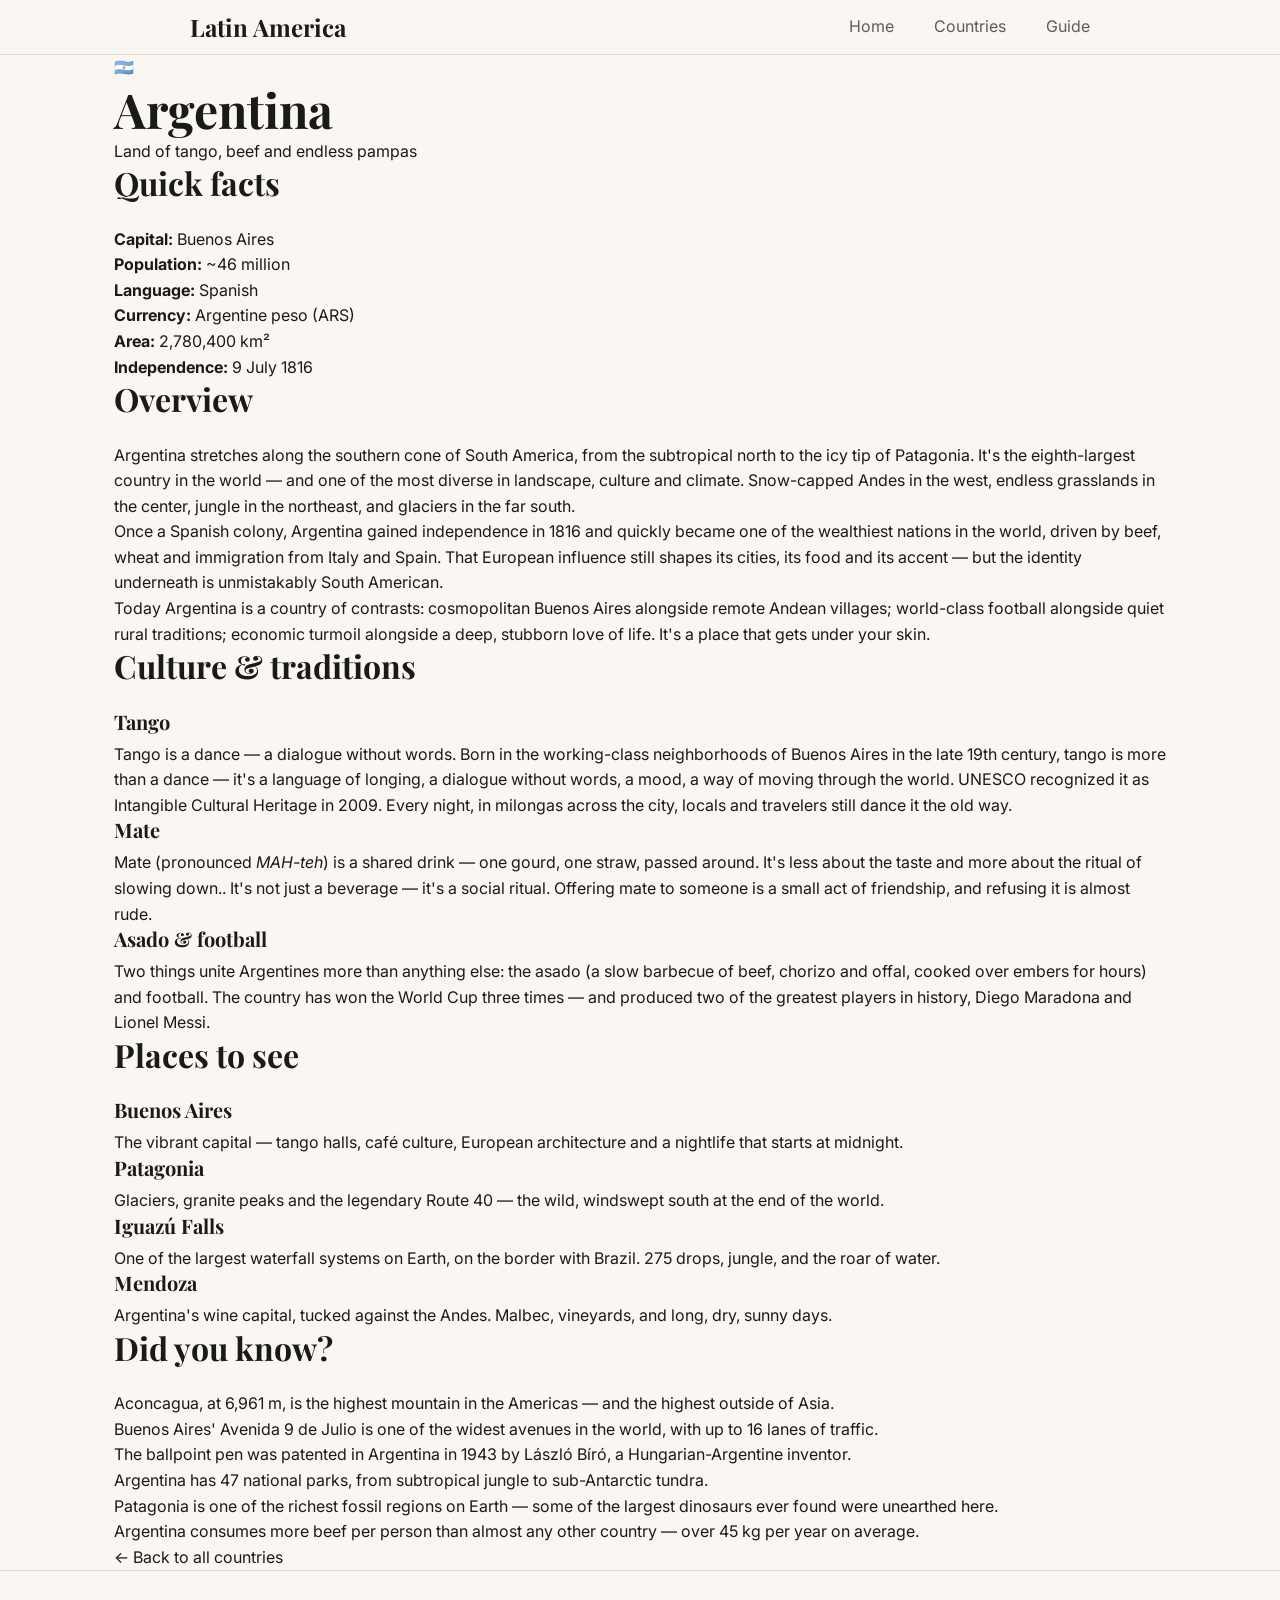
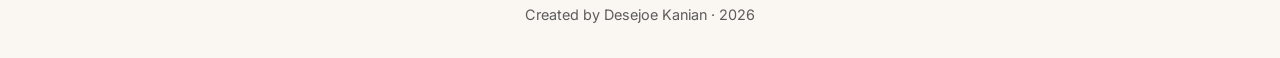
==== countries/argentina.html @ 91b5364c "feat: add Argentina country page structure" ====
<!DOCTYPE html>
<html lang="en">
<head>
  <meta charset="UTF-8">
  <meta name="viewport" content="width=device-width, initial-scale=1.0">
  <title>Argentina — Latin America Explorer</title>
  <link rel="preconnect" href="https://fonts.googleapis.com">
  <link rel="preconnect" href="https://fonts.gstatic.com" crossorigin>
  <link href="https://fonts.googleapis.com/css2?family=Inter:wght@400;500&family=Playfair+Display:wght@600;700&display=swap" rel="stylesheet">
  <link rel="stylesheet" href="../css/style.css">
</head>
<body>

  <!-- ===== HEADER ===== -->
  <header class="site-header">
    <div class="container">
      <nav class="main-nav">
        <a href="../index.html" class="logo">Latin America</a>
        <ul class="nav-links">
          <li><a href="../index.html">Home</a></li>
          <li><a href="../index.html#countries">Countries</a></li>
          <li><a href="../index.html#about">Guide</a></li>
        </ul>
      </nav>
    </div>
  </header>

  <main>

    <!-- ===== HERO ===== -->
    <section class="country-hero">
      <div class="container">
        <p class="country-hero__flag">🇦🇷</p>
        <h1>Argentina</h1>
        <p class="country-hero__tagline">Land of tango, beef and endless pampas</p>
      </div>
    </section>

    <!-- ===== QUICK FACTS ===== -->
    <section class="facts">
      <div class="container">
        <h2>Quick facts</h2>
        <ul class="facts-list">
          <li><strong>Capital:</strong> Buenos Aires</li>
          <li><strong>Population:</strong> ~46 million</li>
          <li><strong>Language:</strong> Spanish</li>
          <li><strong>Currency:</strong> Argentine peso (ARS)</li>
          <li><strong>Area:</strong> 2,780,400 km²</li>
          <li><strong>Independence:</strong> 9 July 1816</li>
        </ul>
      </div>
    </section>

    <!-- ===== OVERVIEW ===== -->
    <section class="country-about">
      <div class="container">
        <h2>Overview</h2>
        <p>
          Argentina stretches along the southern cone of South America, from the
          subtropical north to the icy tip of Patagonia. It's the eighth-largest
          country in the world — and one of the most diverse in landscape, culture
          and climate. Snow-capped Andes in the west, endless grasslands in the
          center, jungle in the northeast, and glaciers in the far south.
        </p>
        <p>
          Once a Spanish colony, Argentina gained independence in 1816 and quickly
          became one of the wealthiest nations in the world, driven by beef, wheat
          and immigration from Italy and Spain. That European influence still
          shapes its cities, its food and its accent — but the identity underneath
          is unmistakably South American.
        </p>
        <p>
          Today Argentina is a country of contrasts: cosmopolitan Buenos Aires
          alongside remote Andean villages; world-class football alongside quiet
          rural traditions; economic turmoil alongside a deep, stubborn love of
          life. It's a place that gets under your skin.
        </p>
      </div>
    </section>

    <!-- ===== CULTURE ===== -->
    <section class="culture">
      <div class="container">
        <h2>Culture &amp; traditions</h2>

        <h3>Tango</h3>
        <p>
          Tango is a dance — a dialogue without words. 
          Born in the working-class neighborhoods of Buenos Aires in the late 19th
          century, tango is more than a dance — it's a language of longing, a dialogue without words, a
          mood, a way of moving through the world. UNESCO recognized it as
          Intangible Cultural Heritage in 2009. Every night, in milongas across
          the city, locals and travelers still dance it the old way.
        </p>

        <h3>Mate</h3>
        <p>
          Mate (pronounced <em>MAH-teh</em>) is a shared drink — one gourd, one straw, 
          passed around. It's less about the taste and more about the ritual of slowing down..
          It's not just a beverage — it's a social ritual. Offering mate to
          someone is a small act of friendship, and refusing it is almost rude.
        </p>

        <h3>Asado &amp; football</h3>
        <p>
          Two things unite Argentines more than anything else: the asado (a slow
          barbecue of beef, chorizo and offal, cooked over embers for hours) and
          football. The country has won the World Cup three times — and produced
          two of the greatest players in history, Diego Maradona and Lionel Messi.
        </p>
      </div>
    </section>

    <!-- ===== PLACES ===== -->
    <section class="places">
      <div class="container">
        <h2>Places to see</h2>
        <ul class="places-grid">
          <li>
            <article>
              <h3>Buenos Aires</h3>
              <p>
                The vibrant capital — tango halls, café culture, European
                architecture and a nightlife that starts at midnight.
              </p>
            </article>
          </li>
          <li>
            <article>
              <h3>Patagonia</h3>
              <p>
                Glaciers, granite peaks and the legendary Route 40 — the wild,
                windswept south at the end of the world.
              </p>
            </article>
          </li>
          <li>
            <article>
              <h3>Iguazú Falls</h3>
              <p>
                One of the largest waterfall systems on Earth, on the border
                with Brazil. 275 drops, jungle, and the roar of water.
              </p>
            </article>
          </li>
          <li>
            <article>
              <h3>Mendoza</h3>
              <p>
                Argentina's wine capital, tucked against the Andes. Malbec,
                vineyards, and long, dry, sunny days.
              </p>
            </article>
          </li>
        </ul>
      </div>
    </section>

    <!-- ===== FUN FACTS ===== -->
    <section class="fun-facts">
      <div class="container">
        <h2>Did you know?</h2>
        <ul class="facts-interesting">
          <li>
            Aconcagua, at 6,961 m, is the highest mountain in the Americas —
            and the highest outside of Asia.
          </li>
          <li>
            Buenos Aires' Avenida 9 de Julio is one of the widest avenues in
            the world, with up to 16 lanes of traffic.
          </li>
          <li>
            The ballpoint pen was patented in Argentina in 1943 by László Bíró,
            a Hungarian-Argentine inventor.
          </li>
          <li>
            Argentina has 47 national parks, from subtropical jungle to
            sub-Antarctic tundra.
          </li>
          <li>
            Patagonia is one of the richest fossil regions on Earth — some of
            the largest dinosaurs ever found were unearthed here.
          </li>
          <li>
            Argentina consumes more beef per person than almost any other
            country — over 45 kg per year on average.
          </li>
        </ul>
      </div>
    </section>

    <!-- ===== BACK LINK ===== -->
    <div class="container">
      <a href="../index.html" class="back-link">← Back to all countries</a>
    </div>

  </main>

  <!-- ===== FOOTER ===== -->
  <footer class="site-footer">
    <div class="container">
      <p> Created by Desejoe Kanian · 2026</p>
    </div>
  </footer>

</body>
</html>
---- css/style.css ----
/* ===== RESET ===== */
* {
  margin: 0;
  padding: 0;
  box-sizing: border-box;
}

img {
  max-width: 100%;
  display: block;
}

a {
  text-decoration: none;
  color: inherit;
}

ul {
  list-style: none;
}

/* ===== VARIABLES ===== */
:root {
  --color-bg: #faf7f2;         /* warm off-white */
  --color-text: #1a1a1a;       /* almost black */
  --color-accent: #c1440e;     /* terracotta */
  --color-muted: #5c5c5c;      /* gray for secondary text */
  --color-border: #e0dcd5;     /* subtle borders */

  --font-heading: 'Playfair Display', serif;
  --font-body: 'Inter', sans-serif;

  --container: 1100px;
  --radius: 10px;
  --gap: 1.5rem;
}

/* ===== BASE ===== */
body {
  font-family: var(--font-body);
  font-size: 16px;
  line-height: 1.6;
  color: var(--color-text);
  background-color: var(--color-bg);
}

h1, h2, h3 {
  font-family: var(--font-heading);
  line-height: 1.2;
}

h1 { font-size: 3rem; }
h2 { font-size: 2rem; margin-bottom: 1.5rem; }
h3 { font-size: 1.25rem; margin-bottom: 0.5rem; }

/* ===== LAYOUT ===== */

.container {
  max-width: var(--container);
  margin: 0 auto;
  padding: 0 1.5rem;
}

/* ===== HEADER ===== */

.site-header {
  padding: 0.5rem 0.7rem;
  border-bottom: 1px solid var(--color-border);
}

.main-nav {
  display: flex;
  gap: 1rem;
  justify-content: space-between;
  align-items: center;
  max-width: 900px;  
  margin: 0 auto;
}

.logo {
  font-family: var(--font-heading);
  font-size: 1.5rem;
  font-weight: 700;
}

.nav-links{
  display: flex;
  gap: 2.5rem;
}

.nav-links li {
  font-size: 1rem;
  color: var(--color-muted);
  transition: all 0.2s ease;
}

.nav-links li:hover {
  color: var(--color-text);
}

/* ===== HERO ===== */
.hero {
  padding: 5rem 0;
  text-align: center;
}

.hero h1 {
  font-size: 3.5rem;
  margin-bottom: 1rem;
}

.hero p {
  font-size: 1.25rem;
  color: var(--color-muted);
  max-width: 600px;
  margin: 0 auto 2rem;
}

.hero-cta {
  display: inline-block;
  padding: 0.9rem 2rem;
  background-color: var(--color-accent);
  color: #fff;
  border-radius: var(--radius);
  font-weight: 500;
  transition: transform 0.2s ease, background-color 0.2s ease;
}

.hero-cta:hover {
  transform: translateY(-2px);
  background-color: #a83a0c;  /* slightly darker */
}

/* ===== ABOUT ===== */
.about {
  padding: 3rem 0;
  background-color: #fff;
}

.about p {
  max-width: 700px;
  margin-bottom: 1rem;
  color: var(--color-muted);
}

.about-list {
  list-style: none;      
  margin-top: 1rem;
}

.about-list li {
  position: relative;
  padding-left: 1.5rem;
  margin-bottom: 0.75rem;
  color: var(--color-muted);
}

.about-list li::before {
  content: "→";
  position: absolute;
  left: 0;
  color: var(--color-accent);
}

/* ===== COUNTRIES ===== */
.countries {
  padding: 5rem 0;
}

.countries-grid {
  display: grid;
  grid-template-columns: repeat(2, 1fr);
  gap: var(--gap);
}

.countries-grid article {
  background: #fff;
  padding: 2rem;
  border: 1px solid var(--color-border);
  border-radius: var(--radius);
  transition: transform 0.2s ease, box-shadow 0.2s ease;
}

.countries-grid article:hover {
  transform: translateY(-4px);
  box-shadow: 0 10px 25px rgba(0, 0, 0, 0.25);
}

.countries-grid h3 {
  color: var(--color-accent);
}

.countries-grid p {
  color: var(--color-muted);
  margin-bottom: 1rem;
}

.countries-grid a {
  color: var(--color-accent);
  font-weight: 500;
}

.countries-grid a:hover {
  text-decoration: underline;
}

/* ===== FOOTER ===== */
.site-footer {
  padding: 2rem 0;
  border-top: 1px solid var(--color-border);
  text-align: center;
  font-size: 0.9rem;
  color: var(--color-muted);
}

/* ===== RESPONSIVE ===== */
@media (max-width: 768px) {
  h1 { font-size: 2.25rem; }
  .hero h1 { font-size: 2.5rem; }
  .hero p { font-size: 1.1rem; }
  h2 { font-size: 1.6rem; }

  .main-nav {
    flex-direction: column;
    gap: 1rem;
  }

  .main-nav ul {
    gap: 1.25rem;
  }

  .countries-grid {
    grid-template-columns: 1fr;
  }
}
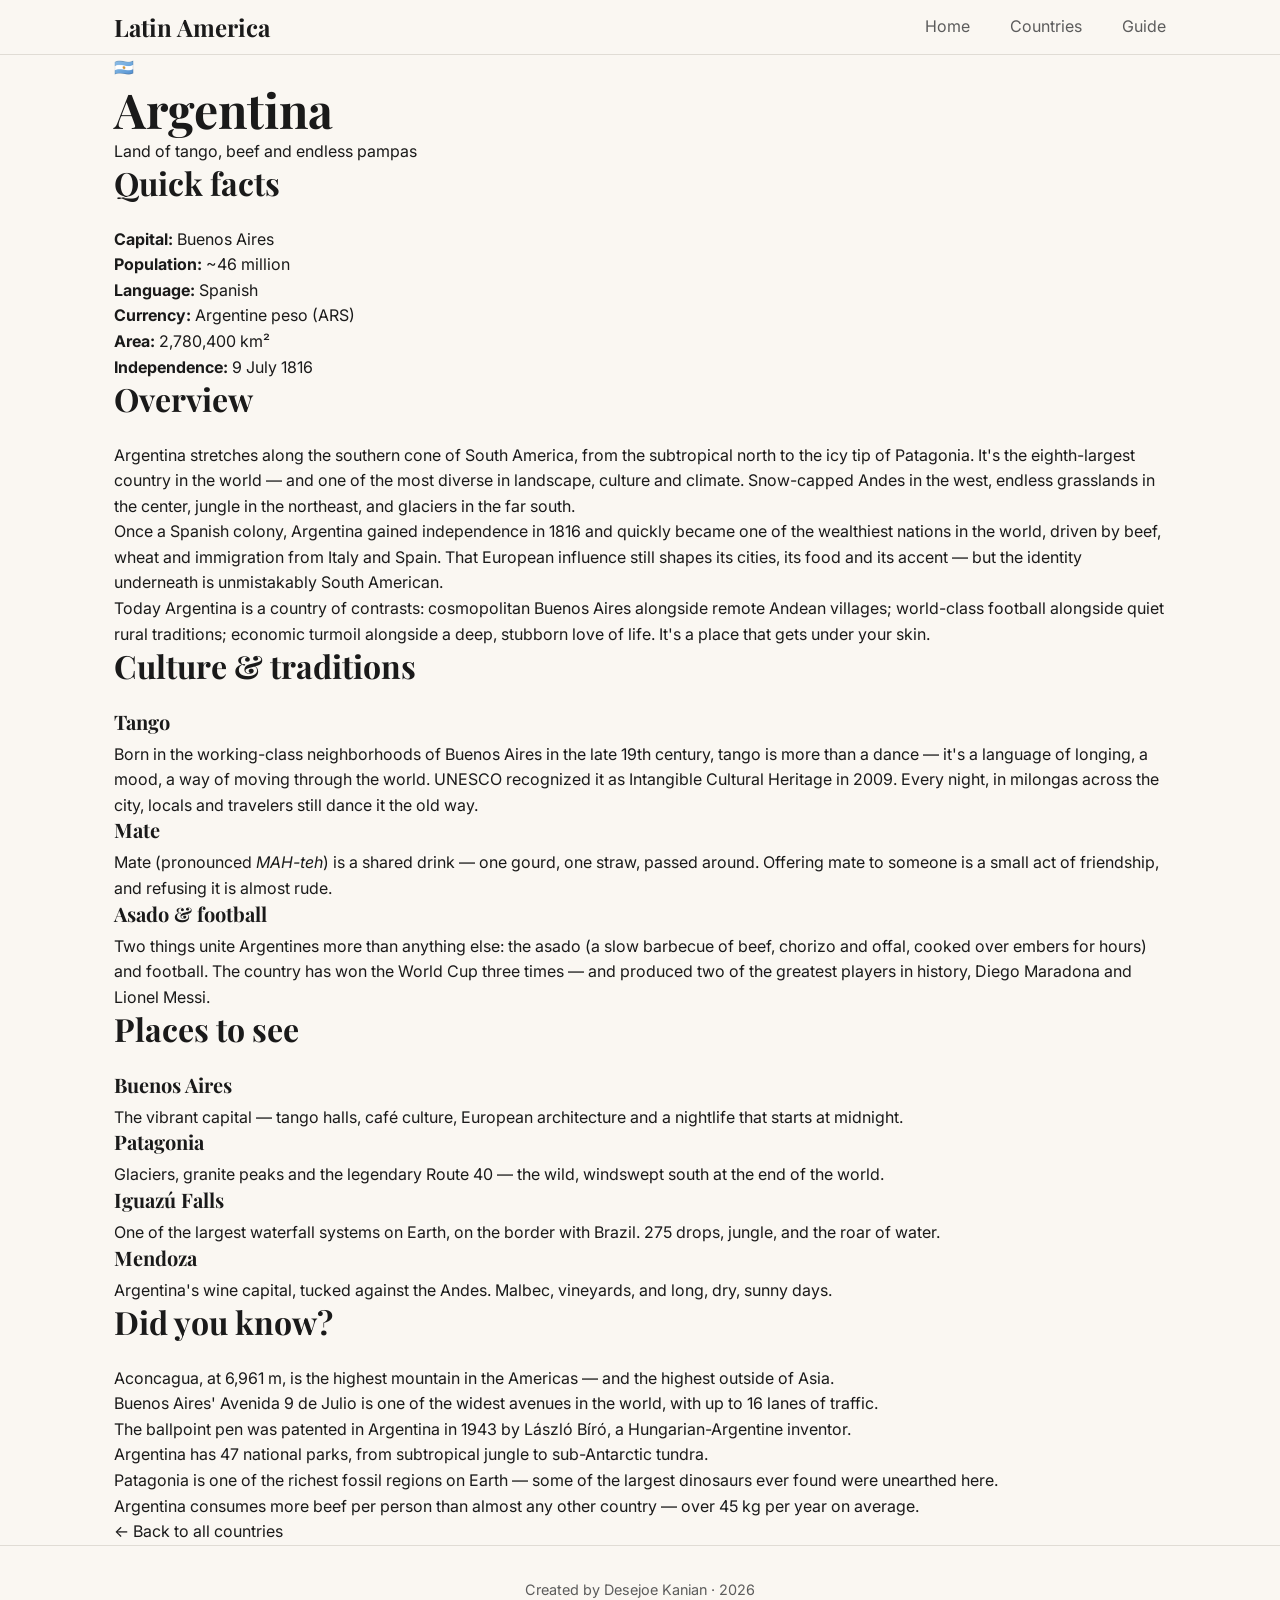
==== commit b49fae1f: "fix: remove duplicated text and clean up navigation layout" ====
--- a/countries/argentina.html
+++ b/countries/argentina.html
@@ -85,20 +85,18 @@
 
         <h3>Tango</h3>
         <p>
-          Tango is a dance — a dialogue without words. 
           Born in the working-class neighborhoods of Buenos Aires in the late 19th
-          century, tango is more than a dance — it's a language of longing, a dialogue without words, a
-          mood, a way of moving through the world. UNESCO recognized it as
-          Intangible Cultural Heritage in 2009. Every night, in milongas across
-          the city, locals and travelers still dance it the old way.
+          century, tango is more than a dance — it's a language of longing, a mood,
+          a way of moving through the world. UNESCO recognized it as Intangible
+          Cultural Heritage in 2009. Every night, in milongas across the city,
+          locals and travelers still dance it the old way.
         </p>
 
         <h3>Mate</h3>
         <p>
-          Mate (pronounced <em>MAH-teh</em>) is a shared drink — one gourd, one straw, 
-          passed around. It's less about the taste and more about the ritual of slowing down..
-          It's not just a beverage — it's a social ritual. Offering mate to
-          someone is a small act of friendship, and refusing it is almost rude.
+          Mate (pronounced <em>MAH-teh</em>) is a shared drink — one gourd, one straw,
+          passed around. Offering mate to someone is a small act of friendship, and
+          refusing it is almost rude.
         </p>
 
         <h3>Asado &amp; football</h3>
--- a/css/style.css
+++ b/css/style.css
@@ -70,11 +70,8 @@
 
 .main-nav {
   display: flex;
-  gap: 1rem;
   justify-content: space-between;
   align-items: center;
-  max-width: 900px;  
-  margin: 0 auto;
 }
 
 .logo {
@@ -88,13 +85,12 @@
   gap: 2.5rem;
 }
 
-.nav-links li {
-  font-size: 1rem;
-  color: var(--color-muted);
-  transition: all 0.2s ease;
-}
-
-.nav-links li:hover {
+.nav-links a {
+  color: var(--color-muted);
+  transition: color 0.2s ease;
+}
+
+.nav-links a:hover {
   color: var(--color-text);
 }
 
@@ -232,4 +228,5 @@
   .countries-grid {
     grid-template-columns: 1fr;
   }
-}+}
+
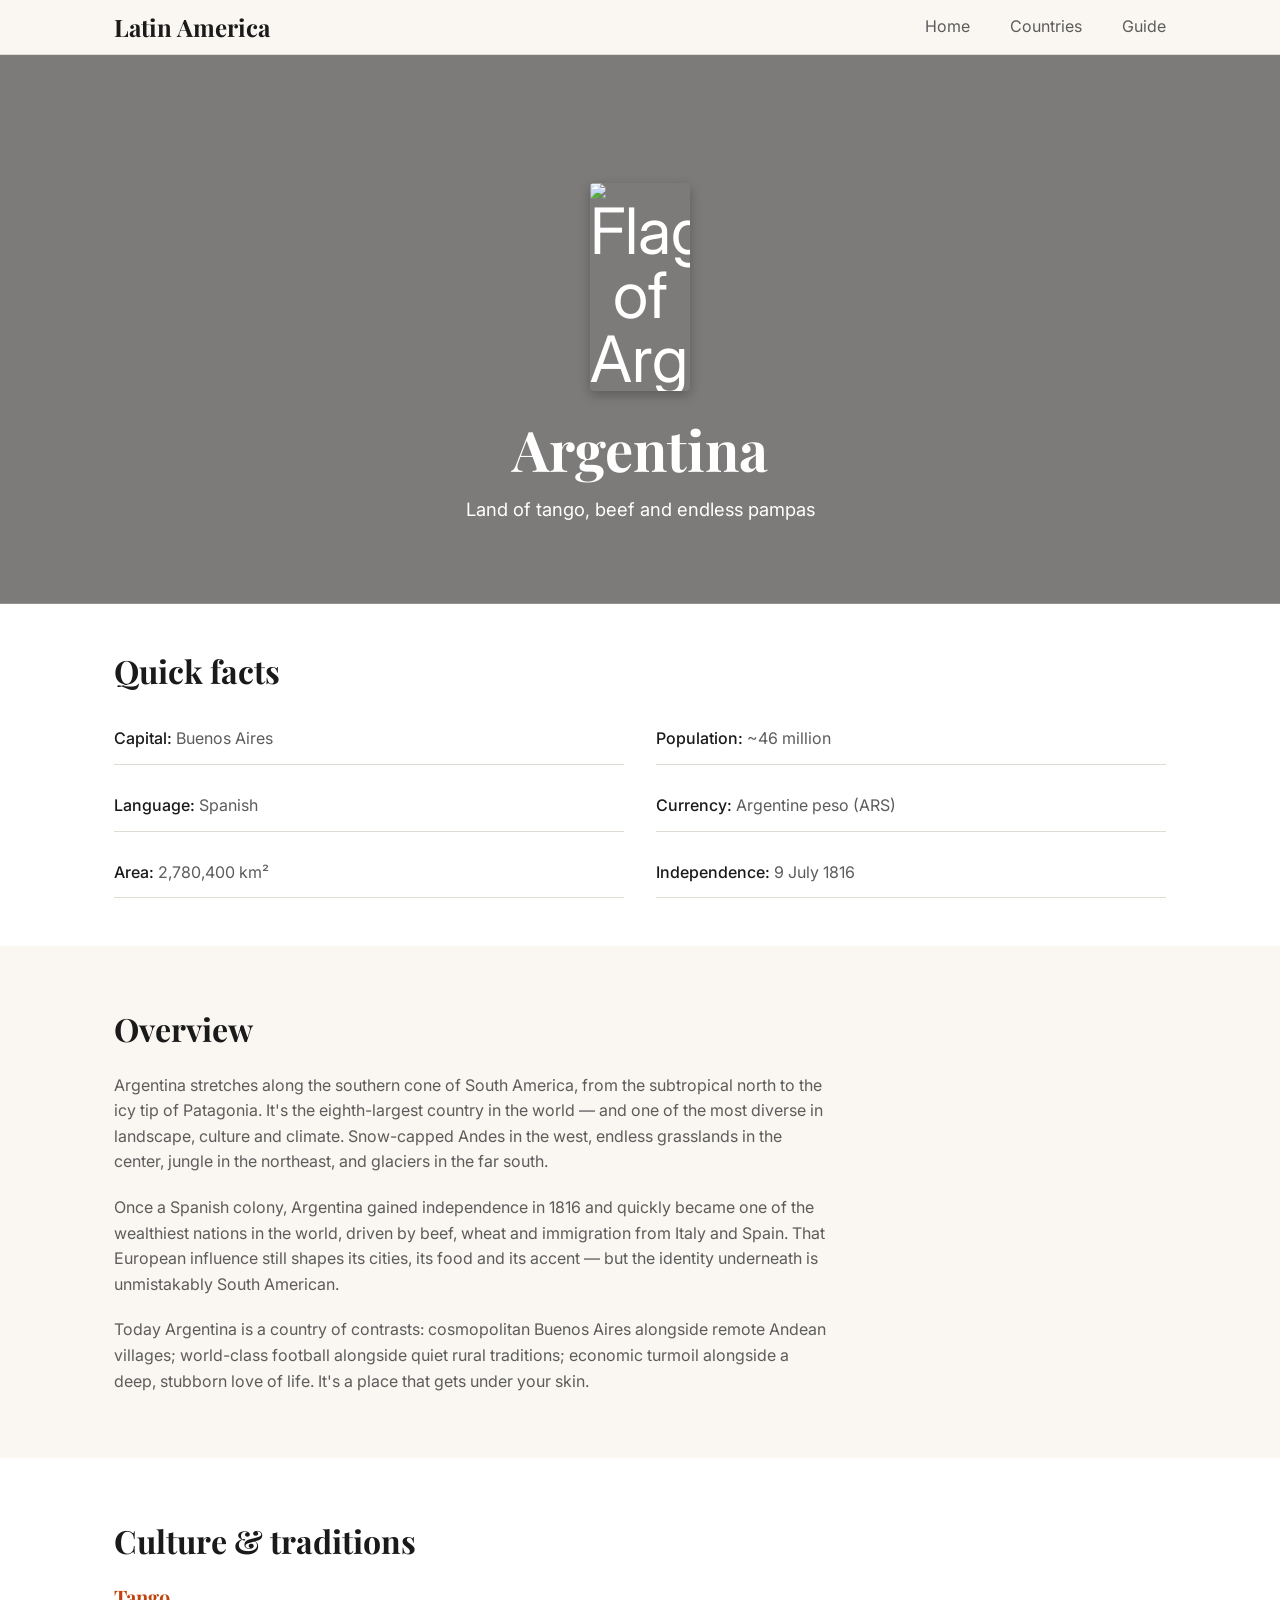
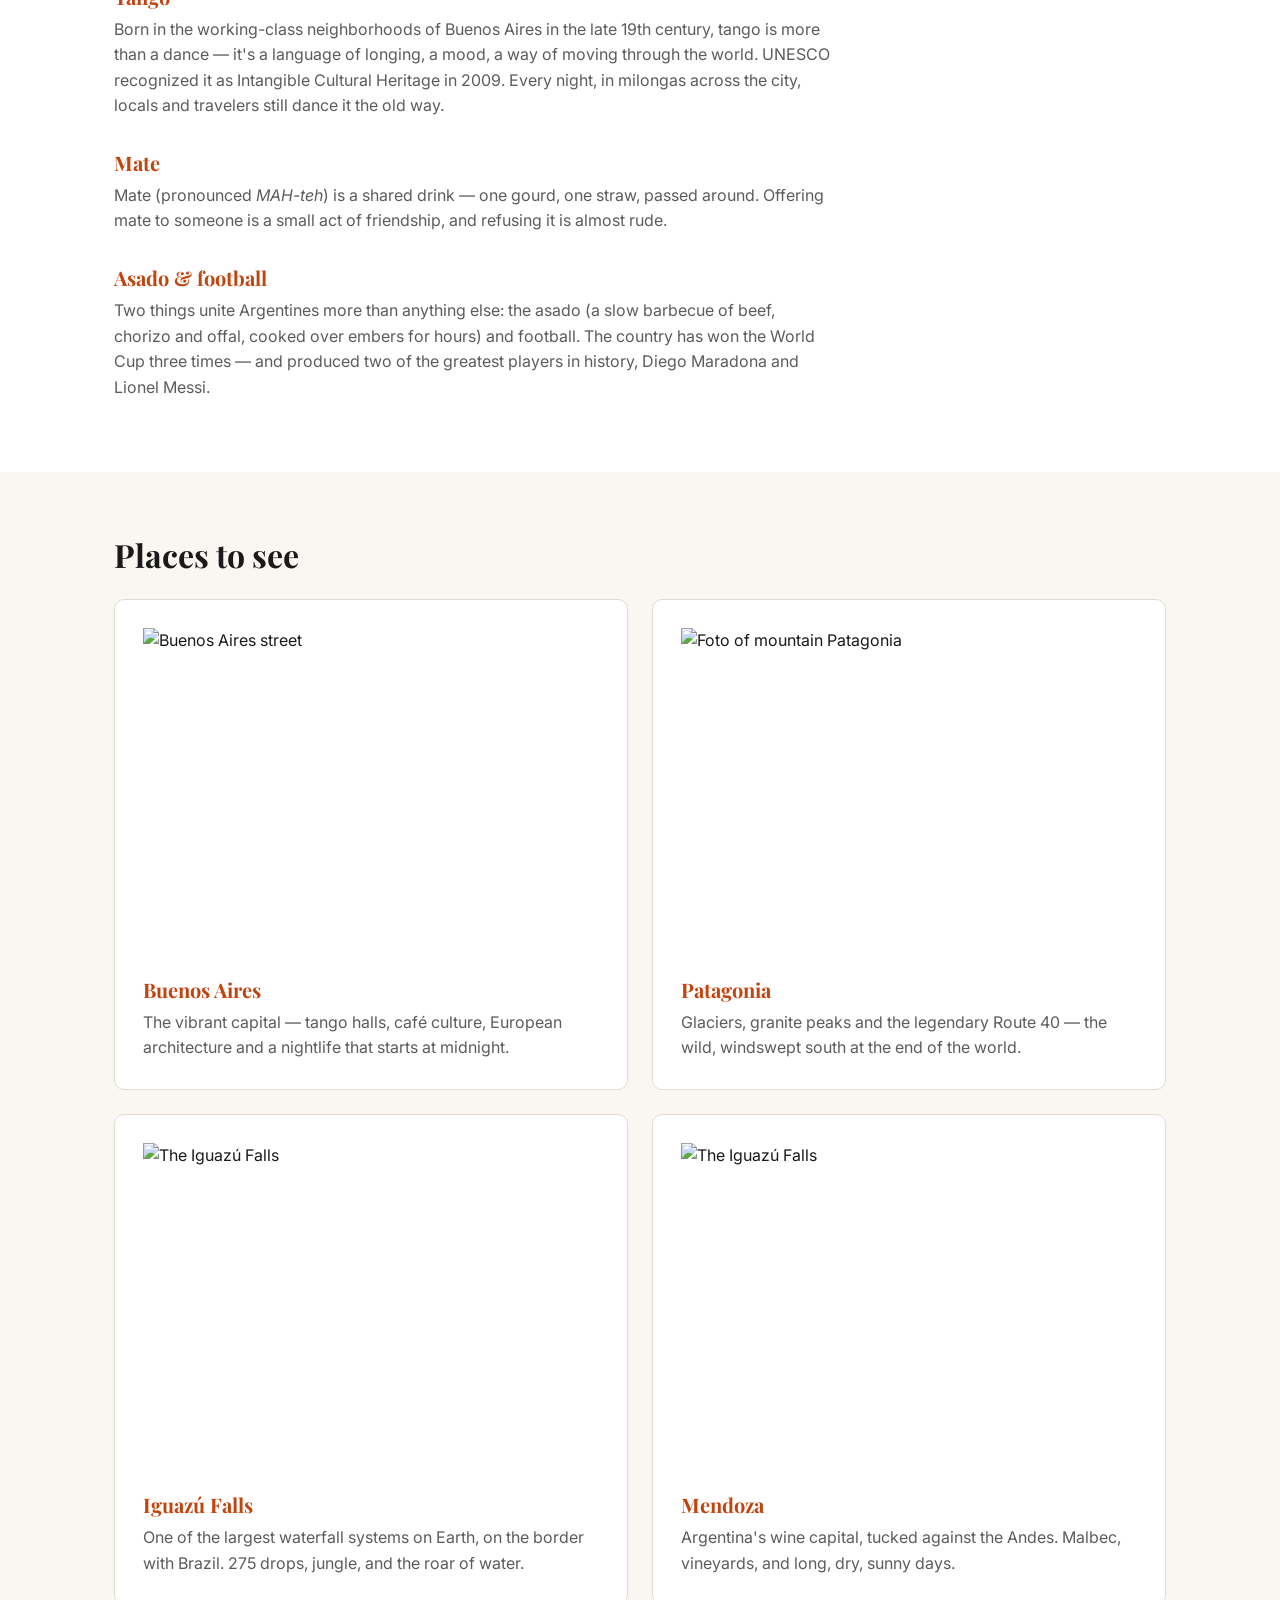
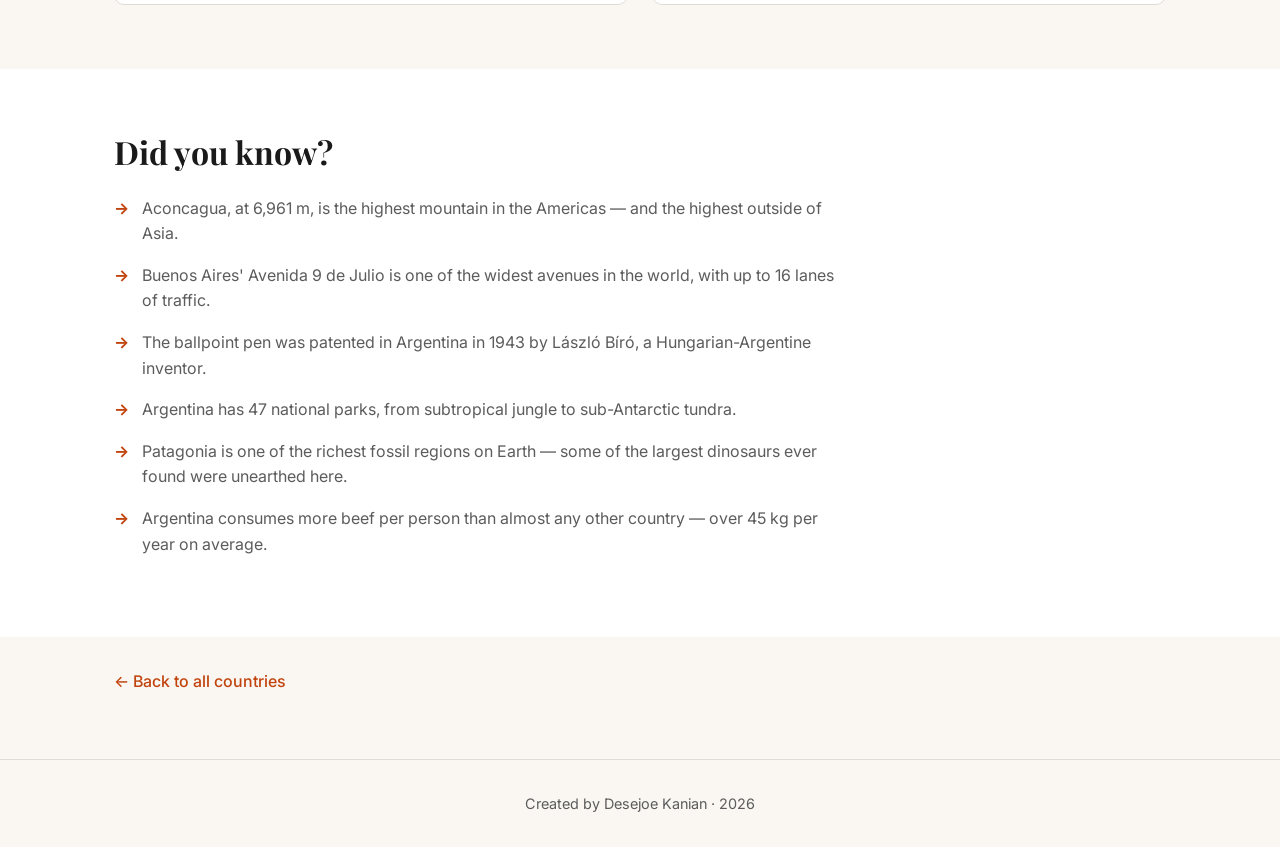
==== commit 3a28893f: "feat: style Argentina page with photos - Add section styles (hero, facts, culture, places) - Add fla" ====
--- a/countries/argentina.html
+++ b/countries/argentina.html
@@ -30,7 +30,11 @@
     <!-- ===== HERO ===== -->
     <section class="country-hero">
       <div class="container">
-        <p class="country-hero__flag">🇦🇷</p>
+        <img 
+          src="https://flagcdn.com/w320/ar.png" 
+          alt="Flag of Argentina" 
+          class="country-hero__flag"
+        >
         <h1>Argentina</h1>
         <p class="country-hero__tagline">Land of tango, beef and endless pampas</p>
       </div>
@@ -116,6 +120,11 @@
         <ul class="places-grid">
           <li>
             <article>
+              <img 
+                src="https://images.unsplash.com/photo-1725499267114-15531716d101?q=80&w=774&auto=format&fit=crop&ixlib=rb-4.1.0&ixid=M3wxMjA3fDB8MHxwaG90by1wYWdlfHx8fGVufDB8fHx8fA%3D%3D" 
+                alt="Buenos Aires street" 
+                class="places-grid__img"
+              >
               <h3>Buenos Aires</h3>
               <p>
                 The vibrant capital — tango halls, café culture, European
@@ -125,6 +134,11 @@
           </li>
           <li>
             <article>
+              <img 
+                src="https://images.unsplash.com/photo-1558517286-8a9cb0b8c793?q=80&w=865&auto=format&fit=crop&ixlib=rb-4.1.0&ixid=M3wxMjA3fDB8MHxwaG90by1wYWdlfHx8fGVufDB8fHx8fA%3D%3D" 
+                alt="Foto of mountain Patagonia" 
+                class="places-grid__img"
+              >
               <h3>Patagonia</h3>
               <p>
                 Glaciers, granite peaks and the legendary Route 40 — the wild,
@@ -134,6 +148,11 @@
           </li>
           <li>
             <article>
+              <img 
+                src="https://images.unsplash.com/photo-1604626676599-e21a94462216?q=80&w=763&auto=format&fit=crop&ixlib=rb-4.1.0&ixid=M3wxMjA3fDB8MHxwaG90by1wYWdlfHx8fGVufDB8fHx8fA%3D%3D" 
+                alt="The Iguazú Falls" 
+                class="places-grid__img"
+              >
               <h3>Iguazú Falls</h3>
               <p>
                 One of the largest waterfall systems on Earth, on the border
@@ -143,6 +162,11 @@
           </li>
           <li>
             <article>
+              <img 
+                src="https://images.unsplash.com/photo-1617743516756-a0f114658621?q=80&w=725&auto=format&fit=crop&ixlib=rb-4.1.0&ixid=M3wxMjA3fDB8MHxwaG90by1wYWdlfHx8fGVufDB8fHx8fA%3D%3D" 
+                alt="The Iguazú Falls" 
+                class="places-grid__img"
+              >
               <h3>Mendoza</h3>
               <p>
                 Argentina's wine capital, tucked against the Andes. Malbec,
--- a/css/style.css
+++ b/css/style.css
@@ -209,6 +209,191 @@
   color: var(--color-muted);
 }
 
+
+
+
+
+/* ===== COUNTRY HERO ===== */
+.country-hero {
+  padding: 8rem 0 5rem;
+  text-align: center;
+  background-image: 
+    linear-gradient(rgba(0, 0, 0, 0.5), rgba(0, 0, 0, 0.5)),
+    url(https://images.unsplash.com/photo-1785367817635-e656a2af53ab?q=80&w=871&auto=format&fit=crop&ixlib=rb-4.1.0&ixid=M3wxMjA3fDB8MHxwaG90by1wYWdlfHx8fGVufDB8fHx8fA%3D%3D);
+  background-size: cover;
+  background-position: center;
+  color: #fff;
+  border-bottom: none;
+}
+
+.country-hero__flag {
+  font-size: 4rem;
+  line-height: 1;
+  margin-bottom: 1rem;
+}
+
+.country-hero h1 {
+  font-size: 3.5rem;
+  margin-bottom: 0.75rem;
+}
+
+.country-hero__tagline {
+  font-size: 1.15rem;
+  max-width: 600px;
+  margin: 0 auto;
+}
+
+/* ===== FACTS ===== */
+.facts {
+  padding: 3rem 0;
+  background-color: #fff;
+}
+
+.facts-list {
+  display: grid;
+  grid-template-columns: repeat(2, 1fr);
+  gap: 1rem 2rem;
+}
+
+.facts-list li {
+  padding: 0.75rem 0;
+  border-bottom: 1px solid var(--color-border);
+  color: var(--color-muted);
+}
+
+.facts-list li strong {
+  color: var(--color-text);
+  font-weight: 500;
+}
+
+/* ===== COUNTRY ABOUT ===== */
+
+.country-hero__flag {
+  width: 100px;
+  height: auto;
+  margin: 0 auto 1.5rem;
+  border-radius: 4px;
+  box-shadow: 0 4px 12px rgba(0, 0, 0, 0.25);
+}
+
+.country-about {
+  padding: 4rem 0;
+}
+
+.country-about p {
+  max-width: 720px;
+  margin-bottom: 1.25rem;
+  color: var(--color-muted);
+}
+
+.country-about p:last-child {
+  margin-bottom: 0;
+}
+
+/* ===== CULTURE ===== */
+.culture {
+  padding: 4rem 0;
+  background-color: #fff;
+}
+
+.culture h3 {
+  color: var(--color-accent);
+  margin-top: 2rem;
+}
+
+.culture h3:first-of-type {
+  margin-top: 0;
+}
+
+.culture p {
+  max-width: 720px;
+  margin-bottom: 0.5rem;
+  color: var(--color-muted);
+}
+
+/* ===== PLACES ===== */
+.places {
+  padding: 4rem 0;
+}
+
+.places-grid {
+  display: grid;
+  grid-template-columns: repeat(2, 1fr);
+  gap: var(--gap);
+}
+
+.places-grid__img {
+  width: 100%;
+  aspect-ratio: 4 / 3;
+  object-fit: cover;
+  object-position: center;
+  margin-bottom: 0.5rem;
+}
+
+.places-grid article {
+  background-color: #fff;
+  padding: 1.75rem;
+  border: 1px solid var(--color-border);
+  border-radius: var(--radius);
+  transition: transform 0.2s ease, box-shadow 0.2s ease;
+}
+
+.places-grid article:hover {
+  transform: translateY(-4px);
+  box-shadow: 0 10px 25px rgba(0, 0, 0, 0.08);
+}
+
+.places-grid h3 {
+  color: var(--color-accent);
+}
+
+.places-grid p {
+  color: var(--color-muted);
+  margin-bottom: 0;
+}
+
+/* ===== FUN FACTS ===== */
+.fun-facts {
+  padding: 4rem 0;
+  background-color: #fff;
+}
+
+.facts-interesting {
+  max-width: 720px;
+}
+
+.facts-interesting li {
+  position: relative;
+  padding-left: 1.75rem;
+  margin-bottom: 1rem;
+  color: var(--color-muted);
+}
+
+.facts-interesting li::before {
+  content: "→";
+  position: absolute;
+  left: 0;
+  color: var(--color-accent);
+  font-weight: 700;
+}
+
+/* ===== BACK LINK ===== */
+.back-link {
+  display: inline-block;
+  margin: 2rem 0 4rem;
+  color: var(--color-accent);
+  font-weight: 500;
+  transition: transform 0.2s ease;
+}
+
+.back-link:hover {
+  transform: translateX(-4px);
+}
+
+
+
+
+
 /* ===== RESPONSIVE ===== */
 @media (max-width: 768px) {
   h1 { font-size: 2.25rem; }
@@ -228,5 +413,21 @@
   .countries-grid {
     grid-template-columns: 1fr;
   }
-}
-
+
+    .country-hero h1 {
+    font-size: 2.5rem;
+  }
+
+  .country-hero__flag {
+    font-size: 3rem;
+  }
+
+  .facts-list {
+    grid-template-columns: 1fr;
+  }
+
+  .places-grid {
+    grid-template-columns: 1fr;
+  }
+}
+
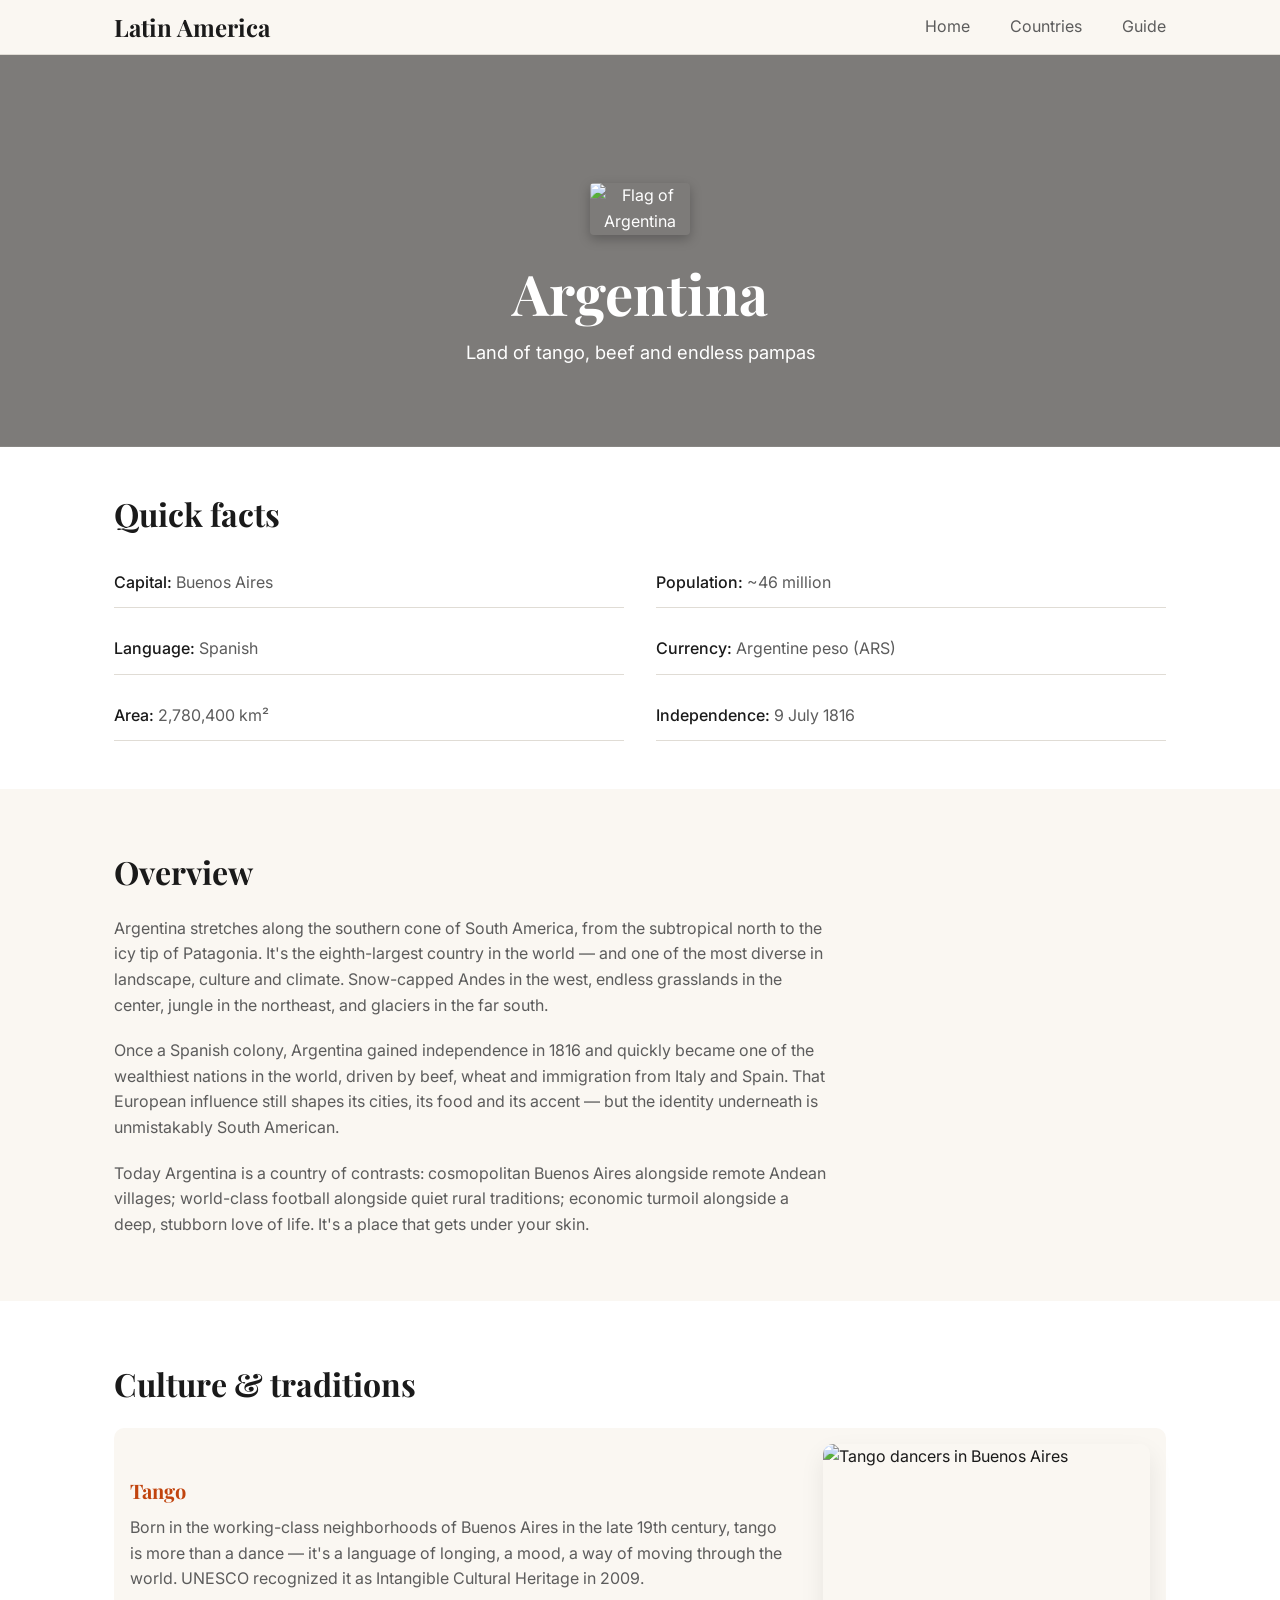
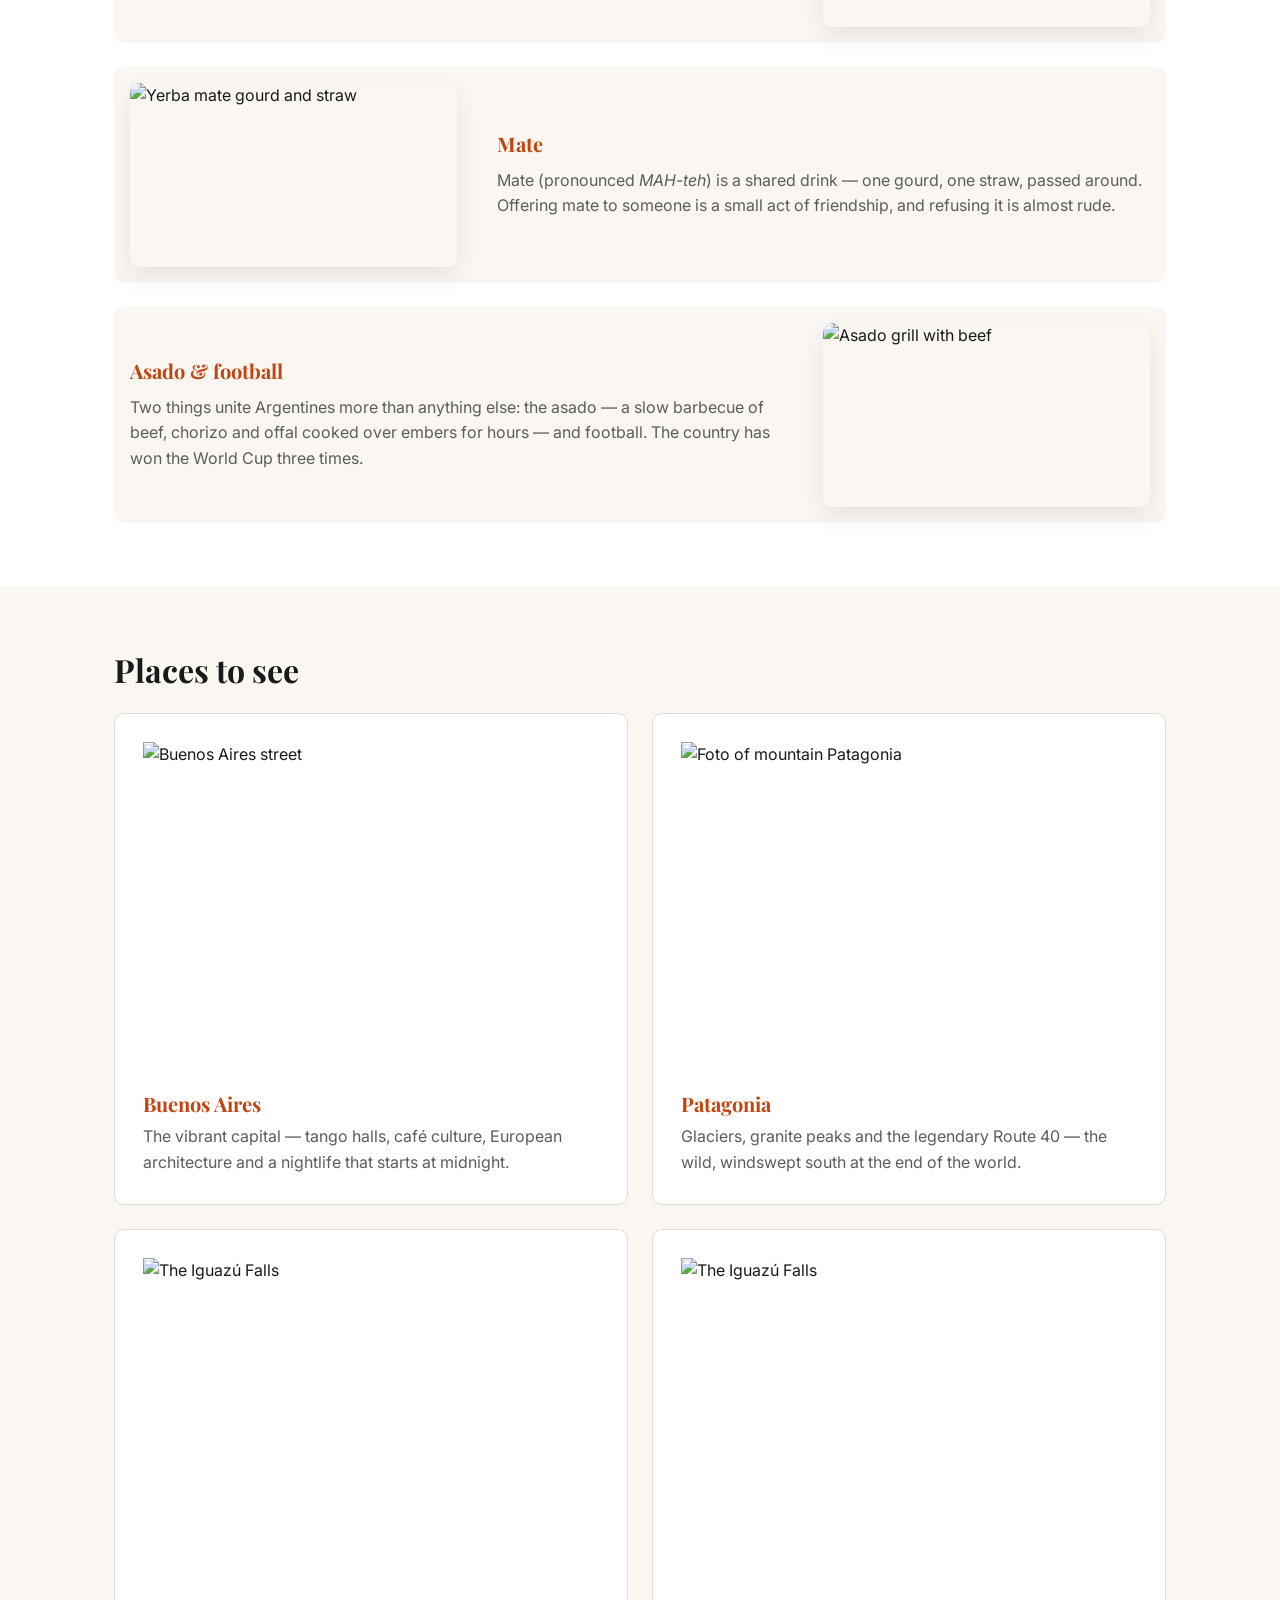
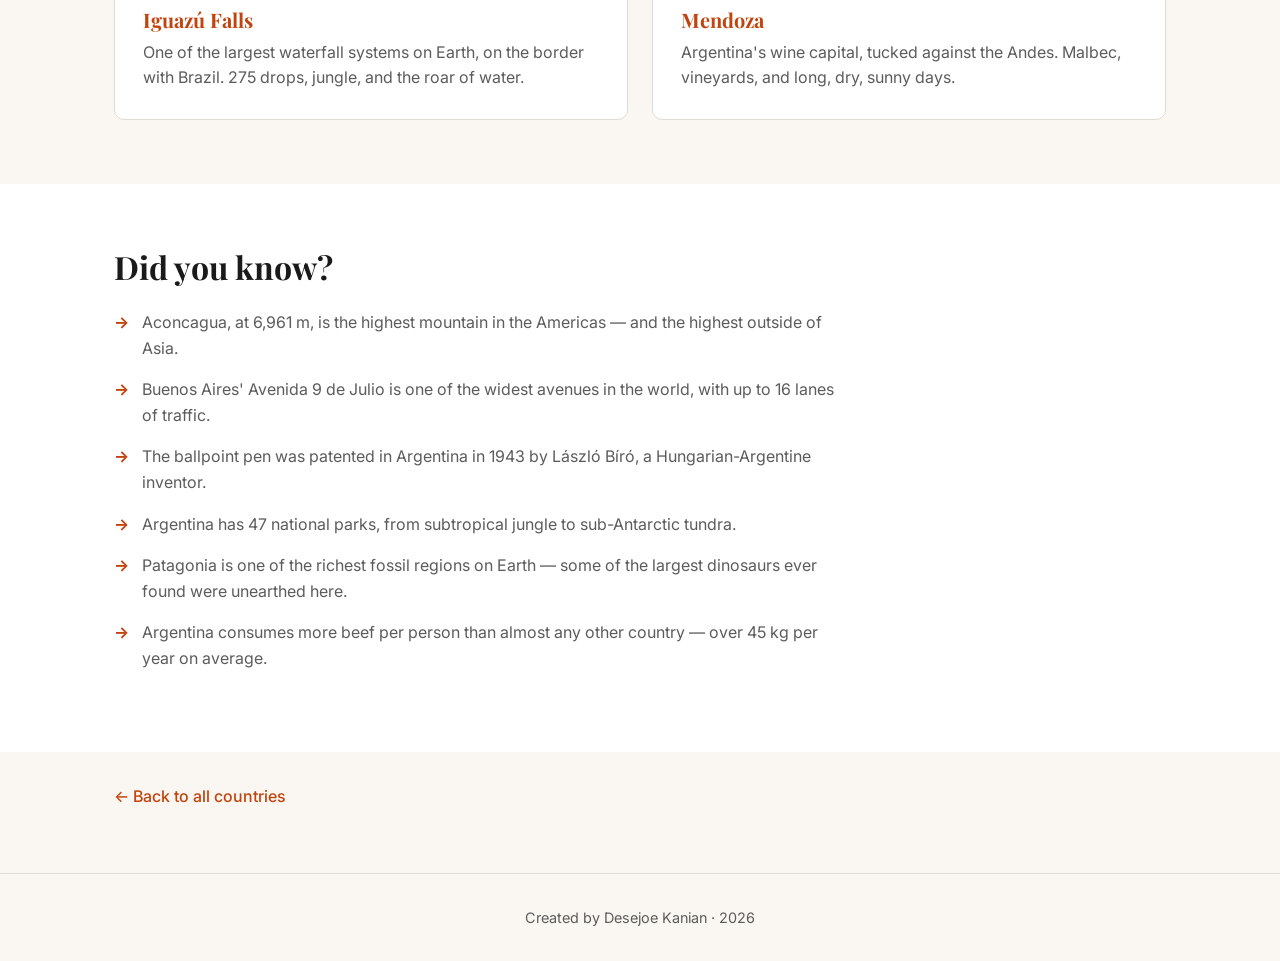
==== commit 6a18d4b4: "feat: add photos to culture section with alternating layout" ====
--- a/countries/argentina.html
+++ b/countries/argentina.html
@@ -87,29 +87,55 @@
       <div class="container">
         <h2>Culture &amp; traditions</h2>
 
-        <h3>Tango</h3>
-        <p>
-          Born in the working-class neighborhoods of Buenos Aires in the late 19th
-          century, tango is more than a dance — it's a language of longing, a mood,
-          a way of moving through the world. UNESCO recognized it as Intangible
-          Cultural Heritage in 2009. Every night, in milongas across the city,
-          locals and travelers still dance it the old way.
-        </p>
-
-        <h3>Mate</h3>
-        <p>
-          Mate (pronounced <em>MAH-teh</em>) is a shared drink — one gourd, one straw,
-          passed around. Offering mate to someone is a small act of friendship, and
-          refusing it is almost rude.
-        </p>
-
-        <h3>Asado &amp; football</h3>
-        <p>
-          Two things unite Argentines more than anything else: the asado (a slow
-          barbecue of beef, chorizo and offal, cooked over embers for hours) and
-          football. The country has won the World Cup three times — and produced
-          two of the greatest players in history, Diego Maradona and Lionel Messi.
-        </p>
+        <article class="culture-item">
+          <div class="culture-item__text">
+            <h3>Tango</h3>
+            <p>
+              Born in the working-class neighborhoods of Buenos Aires in the late 19th
+              century, tango is more than a dance — it's a language of longing, a mood,
+              a way of moving through the world. UNESCO recognized it as Intangible
+              Cultural Heritage in 2009.
+            </p>
+          </div>
+          <img
+            src="https://images.unsplash.com/photo-1750630443142-454555f2db80?q=80&w=870&auto=format&fit=crop&ixlib=rb-4.1.0&ixid=NHwxMjA3fDA%3D"
+            alt="Tango dancers in Buenos Aires"
+            class="culture-item__img"
+          >
+        </article>
+
+        <article class="culture-item culture-item--reverse">
+          <div class="culture-item__text">
+            <h3>Mate</h3>
+            <p>
+              Mate (pronounced <em>MAH-teh</em>) is a shared drink — one gourd,
+              one straw, passed around. Offering mate to someone is a small act
+              of friendship, and refusing it is almost rude.
+            </p>
+          </div>
+          <img
+            src="https://images.unsplash.com/photo-1784475845427-81d1967770b9?q=80&w=1032&auto=format&fit=crop&ixlib=rb-4.1.0&ixid=NHwxMjA3fDA%3D"
+            alt="Yerba mate gourd and straw"
+            class="culture-item__img"
+          >
+        </article>
+
+        <article class="culture-item">
+          <div class="culture-item__text">
+            <h3>Asado &amp; football</h3>
+            <p>
+              Two things unite Argentines more than anything else: the asado — a slow
+              barbecue of beef, chorizo and offal cooked over embers for hours — and
+              football. The country has won the World Cup three times.
+            </p>
+          </div>
+          <img
+            src="https://images.unsplash.com/photo-1749429600130-d799b74f0a72?q=80&w=870&auto=format&fit=crop&ixlib=rb-4.1.0&ixid=NHwxMjA3fDA%3D"
+            alt="Asado grill with beef"
+            class="culture-item__img"
+          >
+        </article>
+
       </div>
     </section>
 
--- a/css/style.css
+++ b/css/style.css
@@ -227,48 +227,6 @@
 }
 
 .country-hero__flag {
-  font-size: 4rem;
-  line-height: 1;
-  margin-bottom: 1rem;
-}
-
-.country-hero h1 {
-  font-size: 3.5rem;
-  margin-bottom: 0.75rem;
-}
-
-.country-hero__tagline {
-  font-size: 1.15rem;
-  max-width: 600px;
-  margin: 0 auto;
-}
-
-/* ===== FACTS ===== */
-.facts {
-  padding: 3rem 0;
-  background-color: #fff;
-}
-
-.facts-list {
-  display: grid;
-  grid-template-columns: repeat(2, 1fr);
-  gap: 1rem 2rem;
-}
-
-.facts-list li {
-  padding: 0.75rem 0;
-  border-bottom: 1px solid var(--color-border);
-  color: var(--color-muted);
-}
-
-.facts-list li strong {
-  color: var(--color-text);
-  font-weight: 500;
-}
-
-/* ===== COUNTRY ABOUT ===== */
-
-.country-hero__flag {
   width: 100px;
   height: auto;
   margin: 0 auto 1.5rem;
@@ -276,6 +234,42 @@
   box-shadow: 0 4px 12px rgba(0, 0, 0, 0.25);
 }
 
+.country-hero h1 {
+  font-size: 3.5rem;
+  margin-bottom: 0.75rem;
+}
+
+.country-hero__tagline {
+  font-size: 1.15rem;
+  max-width: 600px;
+  margin: 0 auto;
+}
+
+/* ===== FACTS ===== */
+.facts {
+  padding: 3rem 0;
+  background-color: #fff;
+}
+
+.facts-list {
+  display: grid;
+  grid-template-columns: repeat(2, 1fr);
+  gap: 1rem 2rem;
+}
+
+.facts-list li {
+  padding: 0.75rem 0;
+  border-bottom: 1px solid var(--color-border);
+  color: var(--color-muted);
+}
+
+.facts-list li strong {
+  color: var(--color-text);
+  font-weight: 500;
+}
+
+/* ===== COUNTRY ABOUT ===== */
+
 .country-about {
   padding: 4rem 0;
 }
@@ -296,19 +290,46 @@
   background-color: #fff;
 }
 
-.culture h3 {
-  color: var(--color-accent);
-  margin-top: 2rem;
-}
-
-.culture h3:first-of-type {
+.culture-item {
+  display: flex;
+  align-items: center;
+  gap: 2.5rem;
+  padding: 1rem;
+  margin-bottom: 1.5rem;
+  background: var(--color-bg);
+  border-radius: var(--radius);
+}
+
+.culture-item:last-child {
+  margin-bottom: 0;
+}
+
+.culture-item--reverse {
+  flex-direction: row-reverse;
+}
+
+.culture-item__text {
+  flex: 1;
+}
+
+.culture-item__text h3 {
+  color: var(--color-accent);
   margin-top: 0;
-}
-
-.culture p {
-  max-width: 720px;
-  margin-bottom: 0.5rem;
-  color: var(--color-muted);
+  margin-bottom: 0.75rem;
+}
+
+.culture-item__text p {
+  color: var(--color-muted);
+  margin-bottom: 0;
+}
+
+.culture-item__img {
+  flex: 0.5;
+  max-width: 420px;
+  aspect-ratio: 16 / 9;
+  object-fit: cover;
+  border-radius: var(--radius);
+  box-shadow: 0 10px 25px rgba(0, 0, 0, 0.08);
 }
 
 /* ===== PLACES ===== */
@@ -429,5 +450,15 @@
   .places-grid {
     grid-template-columns: 1fr;
   }
-}
-
+
+  .culture-item,
+.culture-item--reverse {
+  flex-direction: column;
+  gap: 1.5rem;
+}
+
+.culture-item {
+  margin-bottom: 2.5rem;
+}
+}
+
